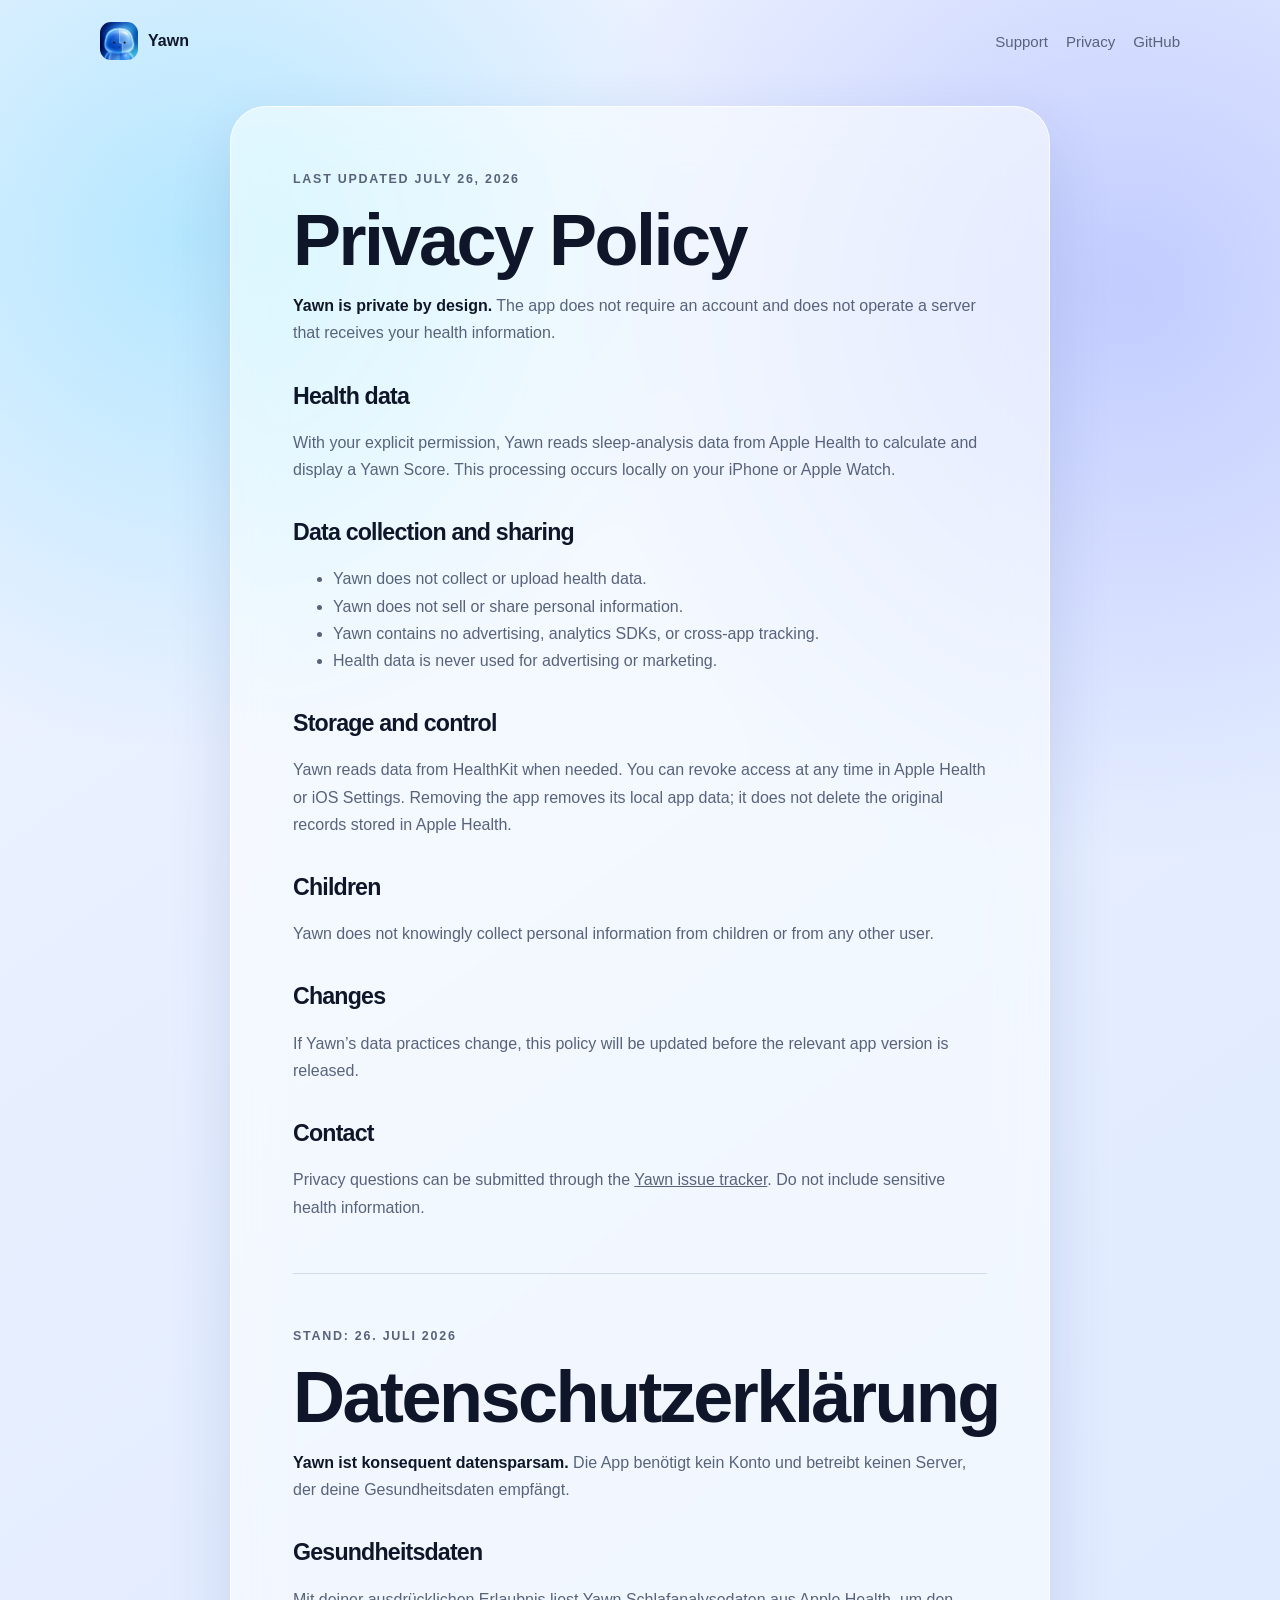
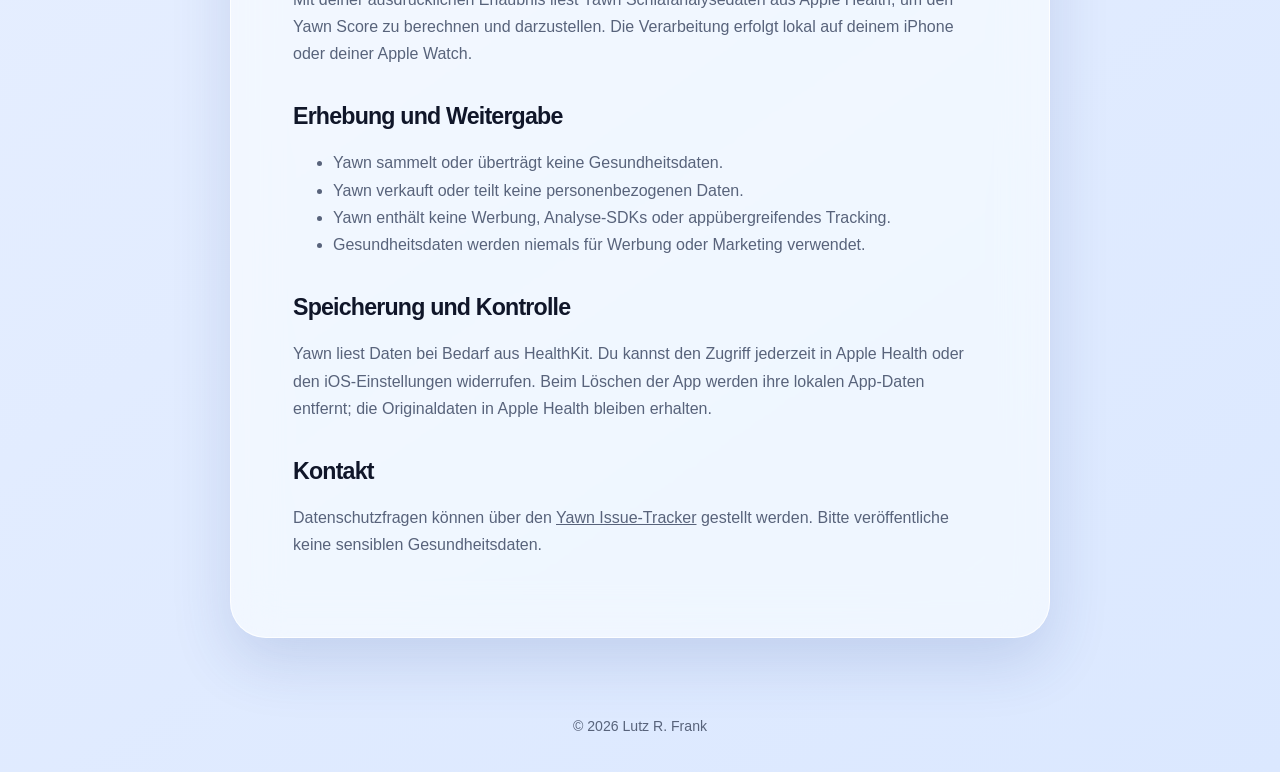
==== docs/privacy.html @ 453218b3 "Add public support and privacy site" ====
<!doctype html>
<html lang="en">
<head>
  <meta charset="utf-8">
  <meta name="viewport" content="width=device-width, initial-scale=1">
  <meta name="description" content="Privacy policy for the Yawn iPhone and Apple Watch app.">
  <title>Yawn Privacy Policy</title>
  <link rel="icon" href="assets/icon.png">
  <link rel="stylesheet" href="styles.css">
</head>
<body>
  <div class="shell">
    <nav aria-label="Main navigation">
      <a class="brand" href="index.html"><img src="assets/icon.png" alt=""><span>Yawn</span></a>
      <div class="nav-links"><a href="support.html">Support</a><a href="privacy.html">Privacy</a><a href="https://github.com/LutzRFrank/Yawn">GitHub</a></div>
    </nav>

    <main class="document glass">
      <p class="eyebrow">Last updated July 26, 2026</p>
      <h1>Privacy Policy</h1>
      <p><strong>Yawn is private by design.</strong> The app does not require an account and does not operate a server that receives your health information.</p>

      <h2>Health data</h2>
      <p>With your explicit permission, Yawn reads sleep-analysis data from Apple Health to calculate and display a Yawn Score. This processing occurs locally on your iPhone or Apple Watch.</p>

      <h2>Data collection and sharing</h2>
      <ul>
        <li>Yawn does not collect or upload health data.</li>
        <li>Yawn does not sell or share personal information.</li>
        <li>Yawn contains no advertising, analytics SDKs, or cross-app tracking.</li>
        <li>Health data is never used for advertising or marketing.</li>
      </ul>

      <h2>Storage and control</h2>
      <p>Yawn reads data from HealthKit when needed. You can revoke access at any time in Apple Health or iOS Settings. Removing the app removes its local app data; it does not delete the original records stored in Apple Health.</p>

      <h2>Children</h2>
      <p>Yawn does not knowingly collect personal information from children or from any other user.</p>

      <h2>Changes</h2>
      <p>If Yawn’s data practices change, this policy will be updated before the relevant app version is released.</p>

      <h2>Contact</h2>
      <p>Privacy questions can be submitted through the <a href="https://github.com/LutzRFrank/Yawn/issues">Yawn issue tracker</a>. Do not include sensitive health information.</p>

      <div class="language-divider"></div>

      <p class="eyebrow" lang="de">Stand: 26. Juli 2026</p>
      <h1 lang="de">Datenschutzerklärung</h1>
      <p lang="de"><strong>Yawn ist konsequent datensparsam.</strong> Die App benötigt kein Konto und betreibt keinen Server, der deine Gesundheitsdaten empfängt.</p>

      <h2 lang="de">Gesundheitsdaten</h2>
      <p lang="de">Mit deiner ausdrücklichen Erlaubnis liest Yawn Schlafanalysedaten aus Apple Health, um den Yawn Score zu berechnen und darzustellen. Die Verarbeitung erfolgt lokal auf deinem iPhone oder deiner Apple Watch.</p>

      <h2 lang="de">Erhebung und Weitergabe</h2>
      <ul lang="de">
        <li>Yawn sammelt oder überträgt keine Gesundheitsdaten.</li>
        <li>Yawn verkauft oder teilt keine personenbezogenen Daten.</li>
        <li>Yawn enthält keine Werbung, Analyse-SDKs oder appübergreifendes Tracking.</li>
        <li>Gesundheitsdaten werden niemals für Werbung oder Marketing verwendet.</li>
      </ul>

      <h2 lang="de">Speicherung und Kontrolle</h2>
      <p lang="de">Yawn liest Daten bei Bedarf aus HealthKit. Du kannst den Zugriff jederzeit in Apple Health oder den iOS-Einstellungen widerrufen. Beim Löschen der App werden ihre lokalen App-Daten entfernt; die Originaldaten in Apple Health bleiben erhalten.</p>

      <h2 lang="de">Kontakt</h2>
      <p lang="de">Datenschutzfragen können über den <a href="https://github.com/LutzRFrank/Yawn/issues">Yawn Issue-Tracker</a> gestellt werden. Bitte veröffentliche keine sensiblen Gesundheitsdaten.</p>
    </main>
    <footer>© 2026 Lutz R. Frank</footer>
  </div>
</body>
</html>
---- docs/styles.css ----
:root {
  color-scheme: light dark;
  --background: #eef3ff;
  --background-deep: #dbe8ff;
  --text: #101629;
  --muted: #58637b;
  --blue: #315efb;
  --cyan: #68d8ff;
  --glass: rgba(255, 255, 255, 0.58);
  --glass-border: rgba(255, 255, 255, 0.84);
  --shadow: 0 24px 60px rgba(41, 76, 152, 0.16);
}

* {
  box-sizing: border-box;
}

html {
  scroll-behavior: smooth;
}

body {
  margin: 0;
  min-height: 100vh;
  font-family: -apple-system, BlinkMacSystemFont, "SF Pro Display", "Segoe UI", sans-serif;
  color: var(--text);
  background:
    radial-gradient(circle at 15% 10%, rgba(104, 216, 255, 0.42), transparent 32rem),
    radial-gradient(circle at 88% 12%, rgba(75, 94, 255, 0.24), transparent 36rem),
    linear-gradient(145deg, var(--background), var(--background-deep));
}

a {
  color: inherit;
}

.shell {
  width: min(1080px, calc(100% - 32px));
  margin: 0 auto;
}

nav {
  display: flex;
  align-items: center;
  justify-content: space-between;
  padding: 22px 0;
}

.brand {
  display: flex;
  align-items: center;
  gap: 10px;
  font-weight: 750;
  text-decoration: none;
}

.brand img {
  width: 38px;
  height: 38px;
  border-radius: 11px;
}

.nav-links {
  display: flex;
  gap: 18px;
  font-size: 0.94rem;
}

.nav-links a {
  color: var(--muted);
  text-decoration: none;
}

.nav-links a:hover,
.nav-links a:focus-visible {
  color: var(--text);
}

.glass {
  background: var(--glass);
  border: 1px solid var(--glass-border);
  box-shadow: var(--shadow);
  -webkit-backdrop-filter: blur(24px) saturate(145%);
  backdrop-filter: blur(24px) saturate(145%);
}

.hero {
  display: grid;
  grid-template-columns: 1.05fr 0.95fr;
  align-items: center;
  gap: 42px;
  min-height: 620px;
  padding: 54px;
  border-radius: 42px;
  overflow: hidden;
}

.eyebrow {
  margin: 0 0 14px;
  color: var(--blue);
  font-size: 0.78rem;
  font-weight: 750;
  letter-spacing: 0.14em;
  text-transform: uppercase;
}

h1 {
  margin: 0;
  max-width: 12ch;
  font-size: clamp(3.2rem, 8vw, 6.5rem);
  line-height: 0.92;
  letter-spacing: -0.065em;
}

.lead {
  max-width: 36rem;
  margin: 26px 0 0;
  color: var(--muted);
  font-size: clamp(1.05rem, 2vw, 1.25rem);
  line-height: 1.55;
}

.actions {
  display: flex;
  flex-wrap: wrap;
  gap: 12px;
  margin-top: 30px;
}

.button {
  display: inline-flex;
  align-items: center;
  justify-content: center;
  min-height: 48px;
  padding: 0 20px;
  border-radius: 16px;
  color: white;
  background: linear-gradient(135deg, var(--blue), #6298ff);
  font-weight: 700;
  text-decoration: none;
  box-shadow: 0 12px 28px rgba(49, 94, 251, 0.25);
}

.button.secondary {
  color: var(--text);
  background: rgba(255, 255, 255, 0.42);
  box-shadow: none;
  border: 1px solid rgba(255, 255, 255, 0.8);
}

.hero-art {
  position: relative;
  display: grid;
  place-items: center;
}

.hero-art::before {
  content: "";
  position: absolute;
  width: 82%;
  aspect-ratio: 1;
  border-radius: 50%;
  background: rgba(93, 177, 255, 0.22);
  filter: blur(34px);
}

.hero-art img {
  position: relative;
  width: min(100%, 420px);
  border-radius: 30%;
  filter: drop-shadow(0 30px 38px rgba(29, 75, 170, 0.24));
}

.cards {
  display: grid;
  grid-template-columns: repeat(3, 1fr);
  gap: 18px;
  margin: 22px 0 80px;
}

.card {
  padding: 28px;
  border-radius: 28px;
}

.card h2,
.document h1,
.document h2 {
  letter-spacing: -0.035em;
}

.card h2 {
  margin: 0 0 10px;
  font-size: 1.35rem;
}

.card p {
  min-height: 4.5em;
  margin: 0 0 22px;
  color: var(--muted);
  line-height: 1.5;
}

.card a {
  color: var(--blue);
  font-weight: 700;
  text-decoration: none;
}

.document {
  max-width: 820px;
  margin: 24px auto 80px;
  padding: clamp(28px, 6vw, 62px);
  border-radius: 36px;
}

.document h1 {
  max-width: none;
  font-size: clamp(2.5rem, 7vw, 4.5rem);
  line-height: 1;
}

.document h2 {
  margin-top: 36px;
  font-size: 1.45rem;
}

.document p,
.document li {
  color: var(--muted);
  line-height: 1.7;
}

.document strong {
  color: var(--text);
}

.language-divider {
  height: 1px;
  margin: 52px 0;
  background: rgba(69, 91, 140, 0.18);
}

footer {
  padding: 0 0 38px;
  color: var(--muted);
  font-size: 0.88rem;
  text-align: center;
}

@media (prefers-color-scheme: dark) {
  :root {
    --background: #070b18;
    --background-deep: #111b34;
    --text: #f7f9ff;
    --muted: #b5bfd7;
    --glass: rgba(18, 31, 59, 0.58);
    --glass-border: rgba(181, 213, 255, 0.18);
    --shadow: 0 28px 70px rgba(0, 0, 0, 0.3);
  }

  .button.secondary {
    background: rgba(125, 168, 255, 0.1);
    border-color: rgba(181, 213, 255, 0.18);
  }
}

@media (max-width: 760px) {
  .nav-links {
    gap: 12px;
    font-size: 0.82rem;
  }

  .hero {
    grid-template-columns: 1fr;
    min-height: auto;
    padding: 34px 24px 24px;
    border-radius: 30px;
  }

  .hero-art {
    order: -1;
  }

  .hero-art img {
    width: min(74vw, 330px);
  }

  .cards {
    grid-template-columns: 1fr;
  }

  .card p {
    min-height: auto;
  }
}
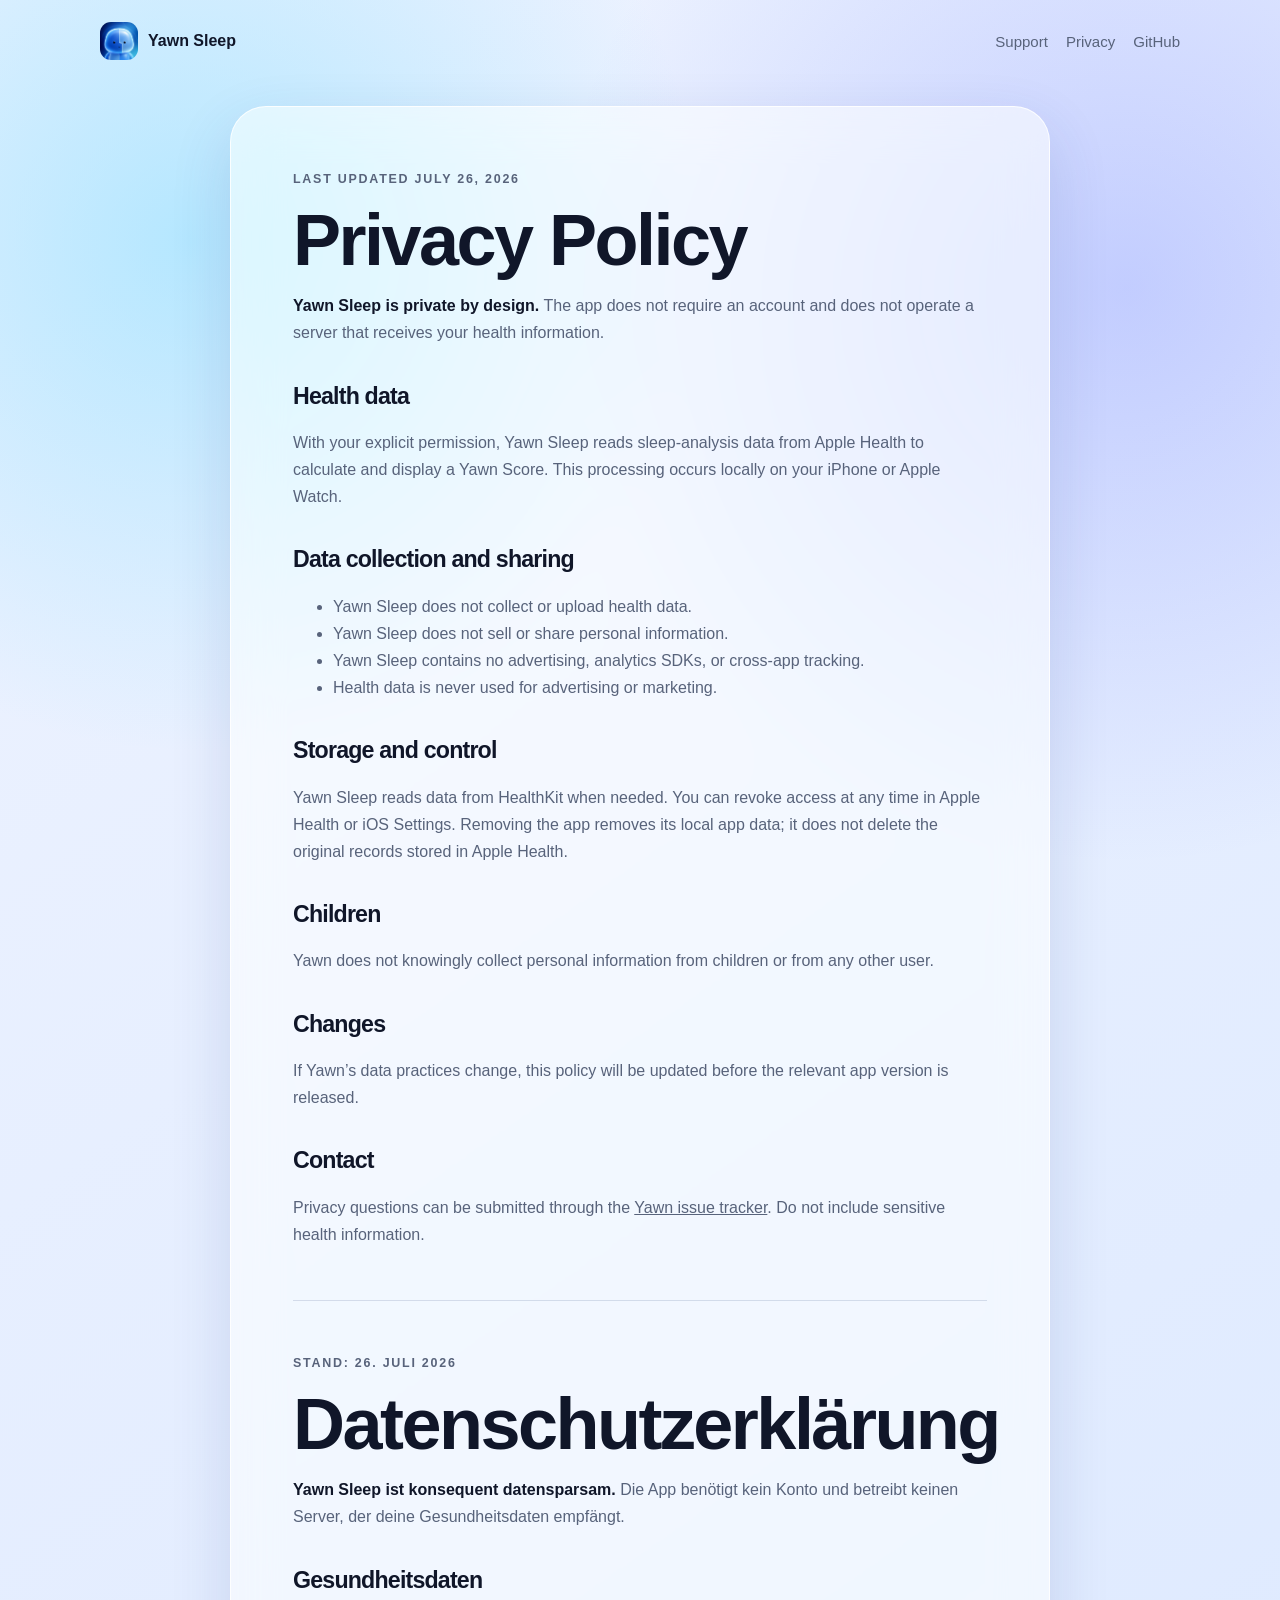
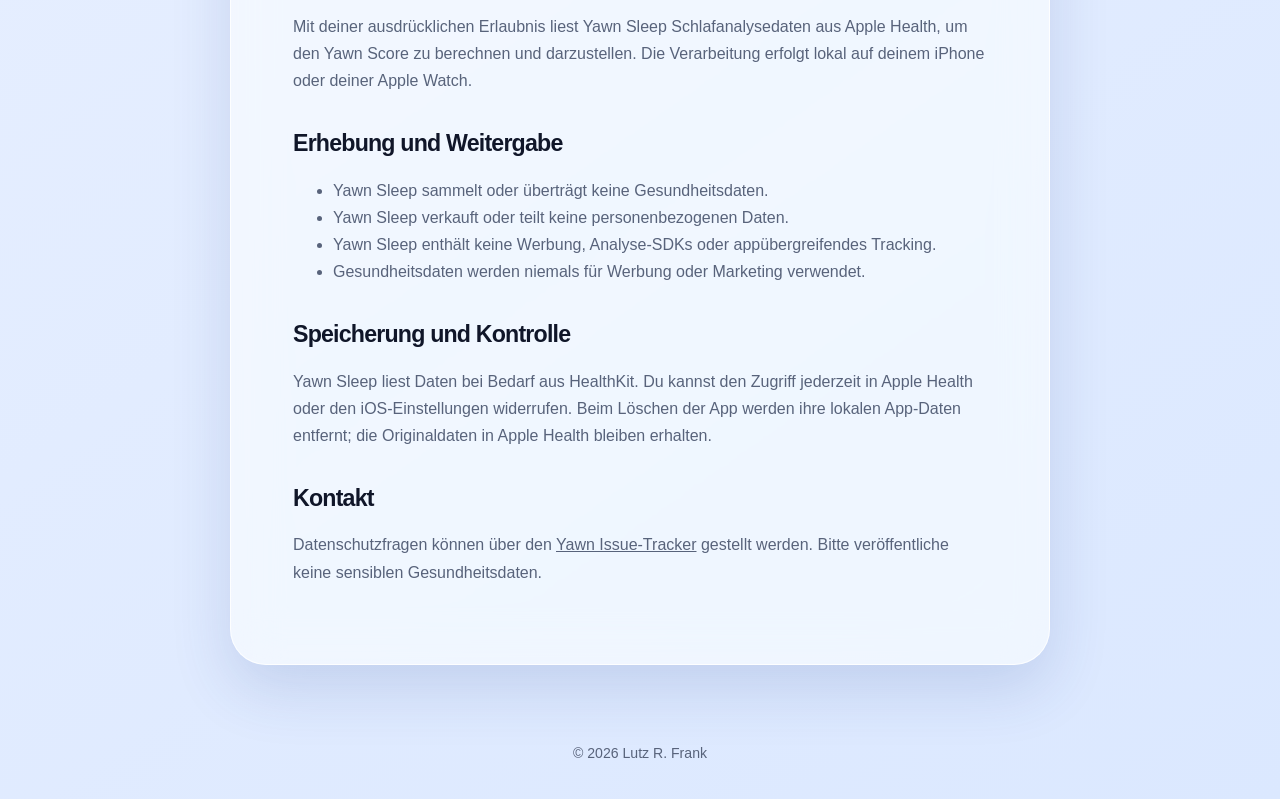
==== commit 806132f2: "Prepare Yawn Sleep for App Store Connect" ====
--- a/docs/privacy.html
+++ b/docs/privacy.html
@@ -3,36 +3,36 @@
 <head>
   <meta charset="utf-8">
   <meta name="viewport" content="width=device-width, initial-scale=1">
-  <meta name="description" content="Privacy policy for the Yawn iPhone and Apple Watch app.">
-  <title>Yawn Privacy Policy</title>
+  <meta name="description" content="Privacy policy for the Yawn Sleep iPhone and Apple Watch app.">
+  <title>Yawn Sleep Privacy Policy</title>
   <link rel="icon" href="assets/icon.png">
   <link rel="stylesheet" href="styles.css">
 </head>
 <body>
   <div class="shell">
     <nav aria-label="Main navigation">
-      <a class="brand" href="index.html"><img src="assets/icon.png" alt=""><span>Yawn</span></a>
+      <a class="brand" href="index.html"><img src="assets/icon.png" alt=""><span>Yawn Sleep</span></a>
       <div class="nav-links"><a href="support.html">Support</a><a href="privacy.html">Privacy</a><a href="https://github.com/LutzRFrank/Yawn">GitHub</a></div>
     </nav>
 
     <main class="document glass">
       <p class="eyebrow">Last updated July 26, 2026</p>
       <h1>Privacy Policy</h1>
-      <p><strong>Yawn is private by design.</strong> The app does not require an account and does not operate a server that receives your health information.</p>
+      <p><strong>Yawn Sleep is private by design.</strong> The app does not require an account and does not operate a server that receives your health information.</p>
 
       <h2>Health data</h2>
-      <p>With your explicit permission, Yawn reads sleep-analysis data from Apple Health to calculate and display a Yawn Score. This processing occurs locally on your iPhone or Apple Watch.</p>
+      <p>With your explicit permission, Yawn Sleep reads sleep-analysis data from Apple Health to calculate and display a Yawn Score. This processing occurs locally on your iPhone or Apple Watch.</p>
 
       <h2>Data collection and sharing</h2>
       <ul>
-        <li>Yawn does not collect or upload health data.</li>
-        <li>Yawn does not sell or share personal information.</li>
-        <li>Yawn contains no advertising, analytics SDKs, or cross-app tracking.</li>
+        <li>Yawn Sleep does not collect or upload health data.</li>
+        <li>Yawn Sleep does not sell or share personal information.</li>
+        <li>Yawn Sleep contains no advertising, analytics SDKs, or cross-app tracking.</li>
         <li>Health data is never used for advertising or marketing.</li>
       </ul>
 
       <h2>Storage and control</h2>
-      <p>Yawn reads data from HealthKit when needed. You can revoke access at any time in Apple Health or iOS Settings. Removing the app removes its local app data; it does not delete the original records stored in Apple Health.</p>
+      <p>Yawn Sleep reads data from HealthKit when needed. You can revoke access at any time in Apple Health or iOS Settings. Removing the app removes its local app data; it does not delete the original records stored in Apple Health.</p>
 
       <h2>Children</h2>
       <p>Yawn does not knowingly collect personal information from children or from any other user.</p>
@@ -47,21 +47,21 @@
 
       <p class="eyebrow" lang="de">Stand: 26. Juli 2026</p>
       <h1 lang="de">Datenschutzerklärung</h1>
-      <p lang="de"><strong>Yawn ist konsequent datensparsam.</strong> Die App benötigt kein Konto und betreibt keinen Server, der deine Gesundheitsdaten empfängt.</p>
+      <p lang="de"><strong>Yawn Sleep ist konsequent datensparsam.</strong> Die App benötigt kein Konto und betreibt keinen Server, der deine Gesundheitsdaten empfängt.</p>
 
       <h2 lang="de">Gesundheitsdaten</h2>
-      <p lang="de">Mit deiner ausdrücklichen Erlaubnis liest Yawn Schlafanalysedaten aus Apple Health, um den Yawn Score zu berechnen und darzustellen. Die Verarbeitung erfolgt lokal auf deinem iPhone oder deiner Apple Watch.</p>
+      <p lang="de">Mit deiner ausdrücklichen Erlaubnis liest Yawn Sleep Schlafanalysedaten aus Apple Health, um den Yawn Score zu berechnen und darzustellen. Die Verarbeitung erfolgt lokal auf deinem iPhone oder deiner Apple Watch.</p>
 
       <h2 lang="de">Erhebung und Weitergabe</h2>
       <ul lang="de">
-        <li>Yawn sammelt oder überträgt keine Gesundheitsdaten.</li>
-        <li>Yawn verkauft oder teilt keine personenbezogenen Daten.</li>
-        <li>Yawn enthält keine Werbung, Analyse-SDKs oder appübergreifendes Tracking.</li>
+        <li>Yawn Sleep sammelt oder überträgt keine Gesundheitsdaten.</li>
+        <li>Yawn Sleep verkauft oder teilt keine personenbezogenen Daten.</li>
+        <li>Yawn Sleep enthält keine Werbung, Analyse-SDKs oder appübergreifendes Tracking.</li>
         <li>Gesundheitsdaten werden niemals für Werbung oder Marketing verwendet.</li>
       </ul>
 
       <h2 lang="de">Speicherung und Kontrolle</h2>
-      <p lang="de">Yawn liest Daten bei Bedarf aus HealthKit. Du kannst den Zugriff jederzeit in Apple Health oder den iOS-Einstellungen widerrufen. Beim Löschen der App werden ihre lokalen App-Daten entfernt; die Originaldaten in Apple Health bleiben erhalten.</p>
+      <p lang="de">Yawn Sleep liest Daten bei Bedarf aus HealthKit. Du kannst den Zugriff jederzeit in Apple Health oder den iOS-Einstellungen widerrufen. Beim Löschen der App werden ihre lokalen App-Daten entfernt; die Originaldaten in Apple Health bleiben erhalten.</p>
 
       <h2 lang="de">Kontakt</h2>
       <p lang="de">Datenschutzfragen können über den <a href="https://github.com/LutzRFrank/Yawn/issues">Yawn Issue-Tracker</a> gestellt werden. Bitte veröffentliche keine sensiblen Gesundheitsdaten.</p>
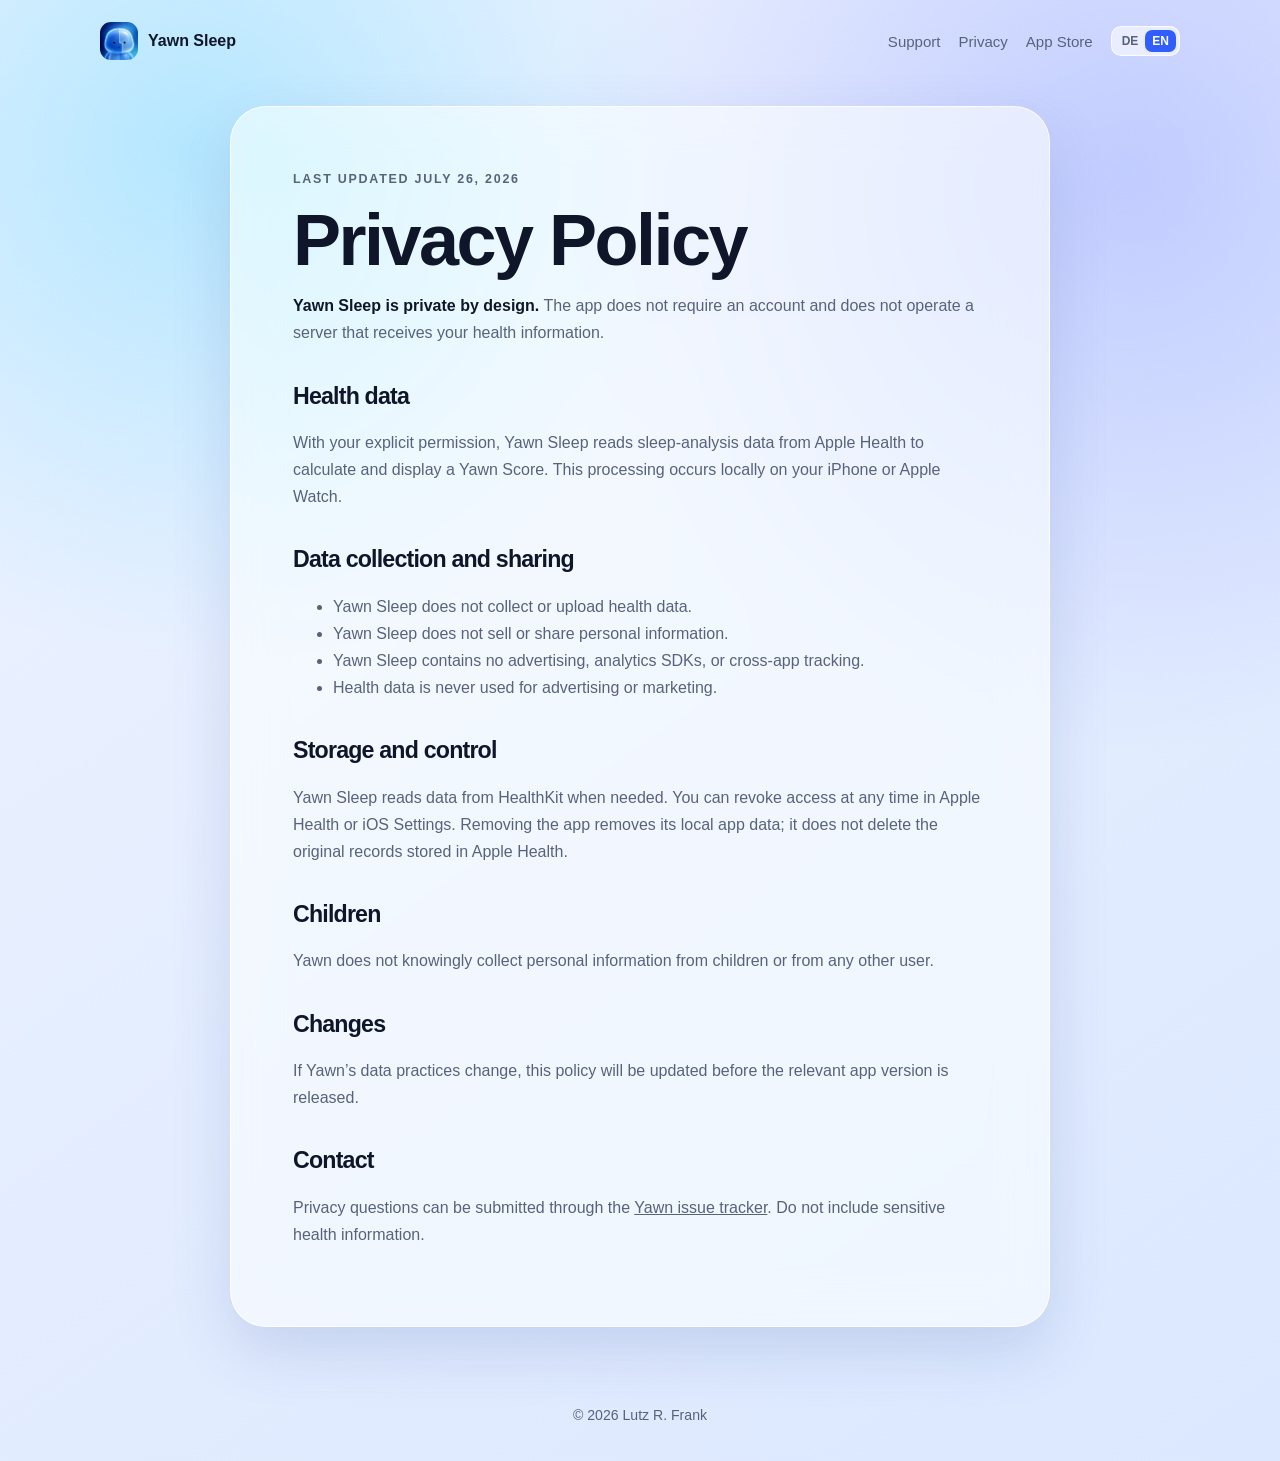
==== commit 7cd63bab: "Localize GitHub Pages in German and English" ====
--- a/docs/privacy.html
+++ b/docs/privacy.html
@@ -7,15 +7,17 @@
   <title>Yawn Sleep Privacy Policy</title>
   <link rel="icon" href="assets/icon.png">
   <link rel="stylesheet" href="styles.css">
+  <script src="localization.js" defer></script>
 </head>
-<body>
+<body data-page="privacy">
   <div class="shell">
-    <nav aria-label="Main navigation">
+    <nav aria-label="Main navigation" data-i18n-aria="navLabel">
       <a class="brand" href="index.html"><img src="assets/icon.png" alt=""><span>Yawn Sleep</span></a>
-      <div class="nav-links"><a href="support.html">Support</a><a href="privacy.html">Privacy</a><a href="https://github.com/LutzRFrank/Yawn">GitHub</a></div>
+      <div class="nav-links"><a href="support.html" data-i18n="support">Support</a><a href="privacy.html" data-i18n="privacy">Privacy</a><a href="https://apps.apple.com/app/yawn-sleep/id6794833808" data-i18n="appStore">App Store</a><div class="language-switcher" aria-label="Language"><button type="button" data-language-button="de">DE</button><button type="button" data-language-button="en">EN</button></div></div>
     </nav>
 
     <main class="document glass">
+      <div data-language="en">
       <p class="eyebrow">Last updated July 26, 2026</p>
       <h1>Privacy Policy</h1>
       <p><strong>Yawn Sleep is private by design.</strong> The app does not require an account and does not operate a server that receives your health information.</p>
@@ -43,9 +45,10 @@
       <h2>Contact</h2>
       <p>Privacy questions can be submitted through the <a href="https://github.com/LutzRFrank/Yawn/issues">Yawn issue tracker</a>. Do not include sensitive health information.</p>
 
-      <div class="language-divider"></div>
+      </div>
 
-      <p class="eyebrow" lang="de">Stand: 26. Juli 2026</p>
+      <div data-language="de" lang="de" hidden>
+      <p class="eyebrow">Stand: 26. Juli 2026</p>
       <h1 lang="de">Datenschutzerklärung</h1>
       <p lang="de"><strong>Yawn Sleep ist konsequent datensparsam.</strong> Die App benötigt kein Konto und betreibt keinen Server, der deine Gesundheitsdaten empfängt.</p>
 
@@ -63,8 +66,15 @@
       <h2 lang="de">Speicherung und Kontrolle</h2>
       <p lang="de">Yawn Sleep liest Daten bei Bedarf aus HealthKit. Du kannst den Zugriff jederzeit in Apple Health oder den iOS-Einstellungen widerrufen. Beim Löschen der App werden ihre lokalen App-Daten entfernt; die Originaldaten in Apple Health bleiben erhalten.</p>
 
+      <h2>Kinder</h2>
+      <p>Yawn erfasst wissentlich keine personenbezogenen Daten von Kindern oder anderen Nutzern.</p>
+
+      <h2>Änderungen</h2>
+      <p>Falls sich die Datenverarbeitung von Yawn ändert, wird diese Erklärung aktualisiert, bevor die betreffende App-Version veröffentlicht wird.</p>
+
       <h2 lang="de">Kontakt</h2>
       <p lang="de">Datenschutzfragen können über den <a href="https://github.com/LutzRFrank/Yawn/issues">Yawn Issue-Tracker</a> gestellt werden. Bitte veröffentliche keine sensiblen Gesundheitsdaten.</p>
+      </div>
     </main>
     <footer>© 2026 Lutz R. Frank</footer>
   </div>
--- a/docs/styles.css
+++ b/docs/styles.css
@@ -62,6 +62,7 @@
 
 .nav-links {
   display: flex;
+  align-items: center;
   gap: 18px;
   font-size: 0.94rem;
 }
@@ -74,6 +75,35 @@
 .nav-links a:hover,
 .nav-links a:focus-visible {
   color: var(--text);
+}
+
+.language-switcher {
+  display: inline-flex;
+  padding: 3px;
+  border: 1px solid var(--glass-border);
+  border-radius: 10px;
+  background: var(--glass);
+}
+
+.language-switcher button {
+  padding: 4px 7px;
+  border: 0;
+  border-radius: 7px;
+  color: var(--muted);
+  background: transparent;
+  font: inherit;
+  font-size: 0.75rem;
+  font-weight: 700;
+  cursor: pointer;
+}
+
+.language-switcher button.active {
+  color: white;
+  background: var(--blue);
+}
+
+[hidden] {
+  display: none !important;
 }
 
 .glass {
@@ -171,11 +201,138 @@
   filter: drop-shadow(0 30px 38px rgba(29, 75, 170, 0.24));
 }
 
+.hero-art.pillow-fight {
+  isolation: isolate;
+}
+
+.hero-art.pillow-fight::before {
+  width: 96%;
+  background: rgba(93, 177, 255, 0.3);
+}
+
+.hero-art.pillow-fight img {
+  grid-area: 1 / 1;
+  width: min(112%, 520px);
+  max-width: none;
+  border: 1px solid rgba(255, 255, 255, 0.78);
+  border-radius: 34px;
+  box-shadow: 0 28px 55px rgba(29, 75, 170, 0.2);
+  filter: none;
+  transform: rotate(1.5deg);
+  animation:
+    pillow-fight-float 5s ease-in-out infinite,
+    pillow-fight-crossfade 20s ease-in-out infinite;
+}
+
+.hero-art.pillow-fight img:nth-child(2) {
+  animation-delay: 0s, -10s;
+}
+
+@keyframes pillow-fight-float {
+  0%,
+  100% {
+    transform: translateY(0) rotate(1.5deg);
+  }
+
+  50% {
+    transform: translateY(-8px) rotate(0.5deg);
+  }
+}
+
+@keyframes pillow-fight-crossfade {
+  0%,
+  45%,
+  100% {
+    opacity: 1;
+  }
+
+  50%,
+  95% {
+    opacity: 0;
+  }
+}
+
 .cards {
   display: grid;
   grid-template-columns: repeat(3, 1fr);
   gap: 18px;
   margin: 22px 0 80px;
+}
+
+.app-preview {
+  padding: 88px 0 72px;
+}
+
+.section-heading {
+  max-width: 680px;
+  margin: 0 auto 42px;
+  text-align: center;
+}
+
+.section-heading h2 {
+  margin: 0;
+  font-size: clamp(2.4rem, 6vw, 4.5rem);
+  line-height: 0.98;
+  letter-spacing: -0.055em;
+}
+
+.section-heading > p:last-child {
+  max-width: 34rem;
+  margin: 20px auto 0;
+  color: var(--muted);
+  font-size: 1.1rem;
+  line-height: 1.55;
+}
+
+.screens {
+  display: grid;
+  grid-template-columns: repeat(3, minmax(0, 1fr));
+  align-items: center;
+  gap: clamp(14px, 3vw, 34px);
+  max-width: 900px;
+  margin: 0 auto;
+  padding: 0 clamp(0px, 2vw, 28px);
+}
+
+.screen {
+  position: relative;
+  margin: 0;
+  transform: rotate(-2deg);
+}
+
+.screen:nth-child(2) {
+  z-index: 1;
+  transform: translateY(-18px);
+}
+
+.screen:nth-child(3) {
+  transform: rotate(2deg);
+}
+
+.screen img {
+  display: block;
+  width: 100%;
+  height: auto;
+  border: 1px solid rgba(255, 255, 255, 0.88);
+  border-radius: clamp(24px, 3vw, 38px);
+  box-shadow: 0 28px 60px rgba(29, 75, 170, 0.2);
+}
+
+.screen figcaption {
+  position: absolute;
+  right: 14px;
+  bottom: 14px;
+  left: 14px;
+  padding: 10px 12px;
+  border: 1px solid rgba(255, 255, 255, 0.78);
+  border-radius: 14px;
+  color: #101629;
+  background: rgba(255, 255, 255, 0.72);
+  -webkit-backdrop-filter: blur(18px) saturate(140%);
+  backdrop-filter: blur(18px) saturate(140%);
+  font-size: 0.86rem;
+  font-weight: 720;
+  text-align: center;
 }
 
 .card {
@@ -286,11 +443,64 @@
     width: min(74vw, 330px);
   }
 
+  .hero-art.pillow-fight img {
+    width: min(100%, 520px);
+  }
+
   .cards {
     grid-template-columns: 1fr;
   }
 
+  .app-preview {
+    padding: 68px 0 56px;
+  }
+
+  .section-heading {
+    margin-bottom: 30px;
+  }
+
+  .screens {
+    gap: 10px;
+    margin: 0 -8px;
+  }
+
+  .screen:nth-child(2) {
+    transform: translateY(-10px);
+  }
+
+  .screen figcaption {
+    display: none;
+  }
+
   .card p {
     min-height: auto;
   }
 }
+
+@media (max-width: 560px) {
+  nav {
+    align-items: flex-start;
+    flex-direction: column;
+    gap: 14px;
+  }
+
+  .nav-links {
+    width: 100%;
+    justify-content: flex-end;
+    gap: 9px;
+  }
+}
+
+@media (prefers-reduced-motion: reduce) {
+  html {
+    scroll-behavior: auto;
+  }
+
+  .hero-art.pillow-fight img {
+    animation: none;
+  }
+
+  .hero-art.pillow-fight img:nth-child(2) {
+    opacity: 0;
+  }
+}
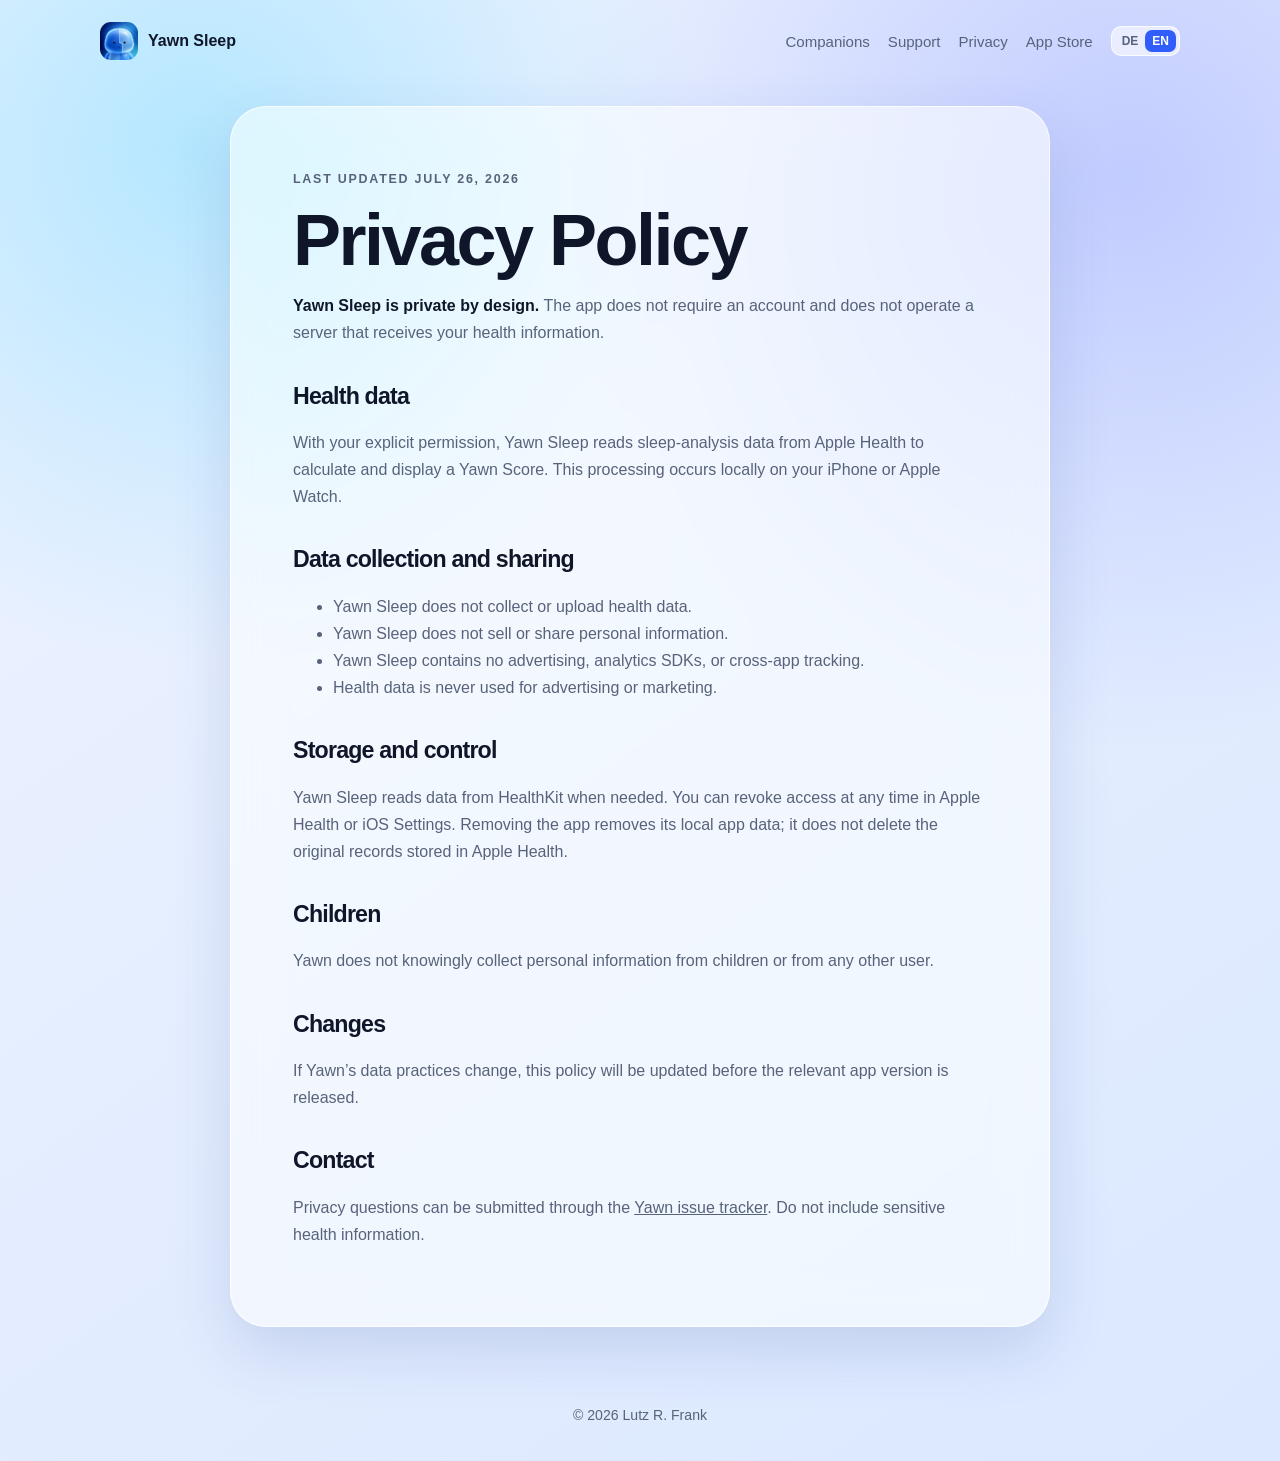
==== commit fecd3174: "Add Sleep Companion scenes and promo gallery" ====
--- a/docs/privacy.html
+++ b/docs/privacy.html
@@ -6,14 +6,14 @@
   <meta name="description" content="Privacy policy for the Yawn Sleep iPhone and Apple Watch app.">
   <title>Yawn Sleep Privacy Policy</title>
   <link rel="icon" href="assets/icon.png">
-  <link rel="stylesheet" href="styles.css">
-  <script src="localization.js" defer></script>
+  <link rel="stylesheet" href="styles.css?v=4">
+  <script src="localization.js?v=4" defer></script>
 </head>
 <body data-page="privacy">
   <div class="shell">
     <nav aria-label="Main navigation" data-i18n-aria="navLabel">
       <a class="brand" href="index.html"><img src="assets/icon.png" alt=""><span>Yawn Sleep</span></a>
-      <div class="nav-links"><a href="support.html" data-i18n="support">Support</a><a href="privacy.html" data-i18n="privacy">Privacy</a><a href="https://apps.apple.com/app/yawn-sleep/id6794833808" data-i18n="appStore">App Store</a><div class="language-switcher" aria-label="Language"><button type="button" data-language-button="de">DE</button><button type="button" data-language-button="en">EN</button></div></div>
+      <div class="nav-links"><a href="companions.html" data-i18n="companions">Companions</a><a href="support.html" data-i18n="support">Support</a><a href="privacy.html" data-i18n="privacy">Privacy</a><a href="https://apps.apple.com/app/yawn-sleep/id6794833808" data-i18n="appStore">App Store</a><div class="language-switcher" aria-label="Language"><button type="button" data-language-button="de">DE</button><button type="button" data-language-button="en">EN</button></div></div>
     </nav>
 
     <main class="document glass">
--- a/docs/styles.css
+++ b/docs/styles.css
@@ -75,6 +75,11 @@
 .nav-links a:hover,
 .nav-links a:focus-visible {
   color: var(--text);
+}
+
+.nav-links a.active {
+  color: var(--blue);
+  font-weight: 750;
 }
 
 .language-switcher {
@@ -176,6 +181,51 @@
   background: rgba(255, 255, 255, 0.42);
   box-shadow: none;
   border: 1px solid rgba(255, 255, 255, 0.8);
+}
+
+.app-store-button {
+  gap: 13px;
+  min-height: 68px;
+  padding: 10px 24px 10px 20px;
+  border: 1px solid rgba(255, 255, 255, 0.34);
+  border-radius: 22px;
+  background: linear-gradient(125deg, #3478ed 0%, #4267f1 48%, #7659fb 100%);
+  box-shadow:
+    inset 0 1px 0 rgba(255, 255, 255, 0.26),
+    0 14px 30px rgba(49, 94, 251, 0.3);
+  text-align: left;
+}
+
+.app-store-button:hover,
+.app-store-button:focus-visible {
+  transform: translateY(-2px);
+  box-shadow:
+    inset 0 1px 0 rgba(255, 255, 255, 0.3),
+    0 18px 36px rgba(49, 94, 251, 0.36);
+}
+
+.apple-mark {
+  font-family: -apple-system, BlinkMacSystemFont, sans-serif;
+  font-size: 2.35rem;
+  font-weight: 500;
+  line-height: 1;
+}
+
+.app-store-copy {
+  display: flex;
+  flex-direction: column;
+  line-height: 1.05;
+}
+
+.app-store-copy > span {
+  font-size: 0.78rem;
+  font-weight: 650;
+}
+
+.app-store-copy strong {
+  margin-top: 3px;
+  font-size: 1.35rem;
+  letter-spacing: -0.025em;
 }
 
 .hero-art {
@@ -398,6 +448,190 @@
   background: rgba(69, 91, 140, 0.18);
 }
 
+.companions-shell {
+  width: min(1240px, calc(100% - 32px));
+}
+
+.coming-soon {
+  display: flex;
+  align-items: center;
+  justify-content: center;
+  gap: 10px;
+  margin: 8px 0 58px;
+  padding: 13px 20px;
+  border: 1px solid rgba(255, 255, 255, 0.78);
+  border-radius: 999px;
+  color: white;
+  background: linear-gradient(110deg, #315efb, #7558f8 55%, #f478a7);
+  box-shadow: 0 14px 34px rgba(49, 94, 251, 0.24);
+  font-size: 0.78rem;
+  font-weight: 800;
+  letter-spacing: 0.11em;
+  text-transform: uppercase;
+}
+
+.coming-soon-dot {
+  width: 8px;
+  height: 8px;
+  border-radius: 50%;
+  background: white;
+  box-shadow: 0 0 0 6px rgba(255, 255, 255, 0.18);
+  animation: coming-soon-pulse 2.4s ease-in-out infinite;
+}
+
+@keyframes coming-soon-pulse {
+  50% {
+    transform: scale(0.72);
+    opacity: 0.72;
+  }
+}
+
+.companions-intro {
+  max-width: 900px;
+  margin: 0 auto 54px;
+  text-align: center;
+}
+
+.companions-intro h1 {
+  max-width: 11ch;
+  margin: 0 auto;
+  font-size: clamp(3.4rem, 8vw, 7rem);
+}
+
+.companions-intro .lead {
+  margin-right: auto;
+  margin-left: auto;
+}
+
+.light-table {
+  position: relative;
+  display: grid;
+  grid-template-columns: repeat(12, minmax(0, 1fr));
+  grid-auto-flow: dense;
+  grid-auto-rows: 190px;
+  gap: 18px;
+  padding: clamp(18px, 3vw, 34px);
+  overflow: hidden;
+  border: 1px solid rgba(255, 255, 255, 0.94);
+  border-radius: 46px;
+  background:
+    radial-gradient(circle at 48% 42%, rgba(255, 255, 255, 0.98), rgba(245, 249, 255, 0.88) 45%, rgba(224, 236, 255, 0.78)),
+    #f7faff;
+  box-shadow:
+    inset 0 0 80px rgba(87, 148, 255, 0.12),
+    0 34px 80px rgba(29, 75, 170, 0.18);
+}
+
+.light-table::before {
+  content: "";
+  position: absolute;
+  inset: 0;
+  pointer-events: none;
+  background-image:
+    linear-gradient(rgba(73, 108, 175, 0.04) 1px, transparent 1px),
+    linear-gradient(90deg, rgba(73, 108, 175, 0.04) 1px, transparent 1px);
+  background-size: 32px 32px;
+}
+
+.companion-card {
+  position: relative;
+  display: flex;
+  grid-column: span 4;
+  grid-row: span 2;
+  align-items: center;
+  justify-content: center;
+  min-width: 0;
+  margin: 0;
+  padding: 18px;
+  overflow: hidden;
+  border: 1px solid rgba(255, 255, 255, 0.96);
+  border-radius: 30px;
+  background: linear-gradient(145deg, rgba(255, 255, 255, 0.84), rgba(225, 235, 255, 0.64));
+  box-shadow:
+    0 16px 32px rgba(36, 77, 157, 0.13),
+    inset 0 1px 0 white;
+  transform: rotate(-0.6deg);
+}
+
+.companion-card:nth-child(2n) {
+  transform: rotate(0.7deg);
+}
+
+.companion-card:nth-child(3n) {
+  transform: rotate(-1deg);
+}
+
+.companion-card.wide,
+.companion-card.feature {
+  grid-column: span 8;
+}
+
+.companion-card.feature {
+  grid-row: span 3;
+}
+
+.companion-card.tall {
+  grid-row: span 3;
+}
+
+.companion-card.pink {
+  background: linear-gradient(145deg, rgba(255, 255, 255, 0.9), rgba(255, 222, 237, 0.72));
+}
+
+.companion-card.blue {
+  background: linear-gradient(145deg, rgba(255, 255, 255, 0.9), rgba(207, 225, 255, 0.74));
+}
+
+.companion-card.mint {
+  background: linear-gradient(145deg, rgba(255, 255, 255, 0.9), rgba(202, 247, 241, 0.68));
+}
+
+.companion-card.warm {
+  background: linear-gradient(145deg, rgba(255, 255, 255, 0.9), rgba(255, 232, 205, 0.68));
+}
+
+.companion-card.cool {
+  background: linear-gradient(145deg, rgba(255, 255, 255, 0.9), rgba(216, 211, 255, 0.68));
+}
+
+.companion-card img {
+  display: block;
+  width: 100%;
+  height: 100%;
+  object-fit: contain;
+  filter: drop-shadow(0 16px 18px rgba(31, 65, 135, 0.18));
+  transition: transform 320ms ease;
+}
+
+.companion-card:hover img {
+  transform: translateY(-5px) scale(1.025);
+}
+
+.companion-card figcaption {
+  position: absolute;
+  right: 14px;
+  bottom: 14px;
+  padding: 8px 12px;
+  border: 1px solid rgba(255, 255, 255, 0.86);
+  border-radius: 999px;
+  color: #17203a;
+  background: rgba(255, 255, 255, 0.74);
+  -webkit-backdrop-filter: blur(14px) saturate(150%);
+  backdrop-filter: blur(14px) saturate(150%);
+  font-size: 0.78rem;
+  font-weight: 760;
+  box-shadow: 0 8px 18px rgba(42, 67, 122, 0.12);
+}
+
+.gallery-note {
+  max-width: 620px;
+  margin: 34px auto 80px;
+  color: var(--muted);
+  font-size: 1rem;
+  line-height: 1.6;
+  text-align: center;
+}
+
 footer {
   padding: 0 0 38px;
   color: var(--muted);
@@ -475,6 +709,36 @@
   .card p {
     min-height: auto;
   }
+
+  .coming-soon {
+    margin-bottom: 42px;
+  }
+
+  .light-table {
+    grid-template-columns: repeat(2, minmax(0, 1fr));
+    grid-auto-rows: 150px;
+    gap: 12px;
+    padding: 14px;
+    border-radius: 30px;
+  }
+
+  .companion-card,
+  .companion-card.wide,
+  .companion-card.feature {
+    grid-column: span 1;
+    grid-row: span 2;
+    border-radius: 22px;
+  }
+
+  .companion-card.feature,
+  .companion-card.wide {
+    grid-column: span 2;
+  }
+
+  .companion-card figcaption {
+    right: 9px;
+    bottom: 9px;
+  }
 }
 
 @media (max-width: 560px) {
@@ -488,6 +752,7 @@
     width: 100%;
     justify-content: flex-end;
     gap: 9px;
+    flex-wrap: wrap;
   }
 }
 
@@ -503,4 +768,12 @@
   .hero-art.pillow-fight img:nth-child(2) {
     opacity: 0;
   }
-}
+
+  .coming-soon-dot {
+    animation: none;
+  }
+
+  .companion-card img {
+    transition: none;
+  }
+}
